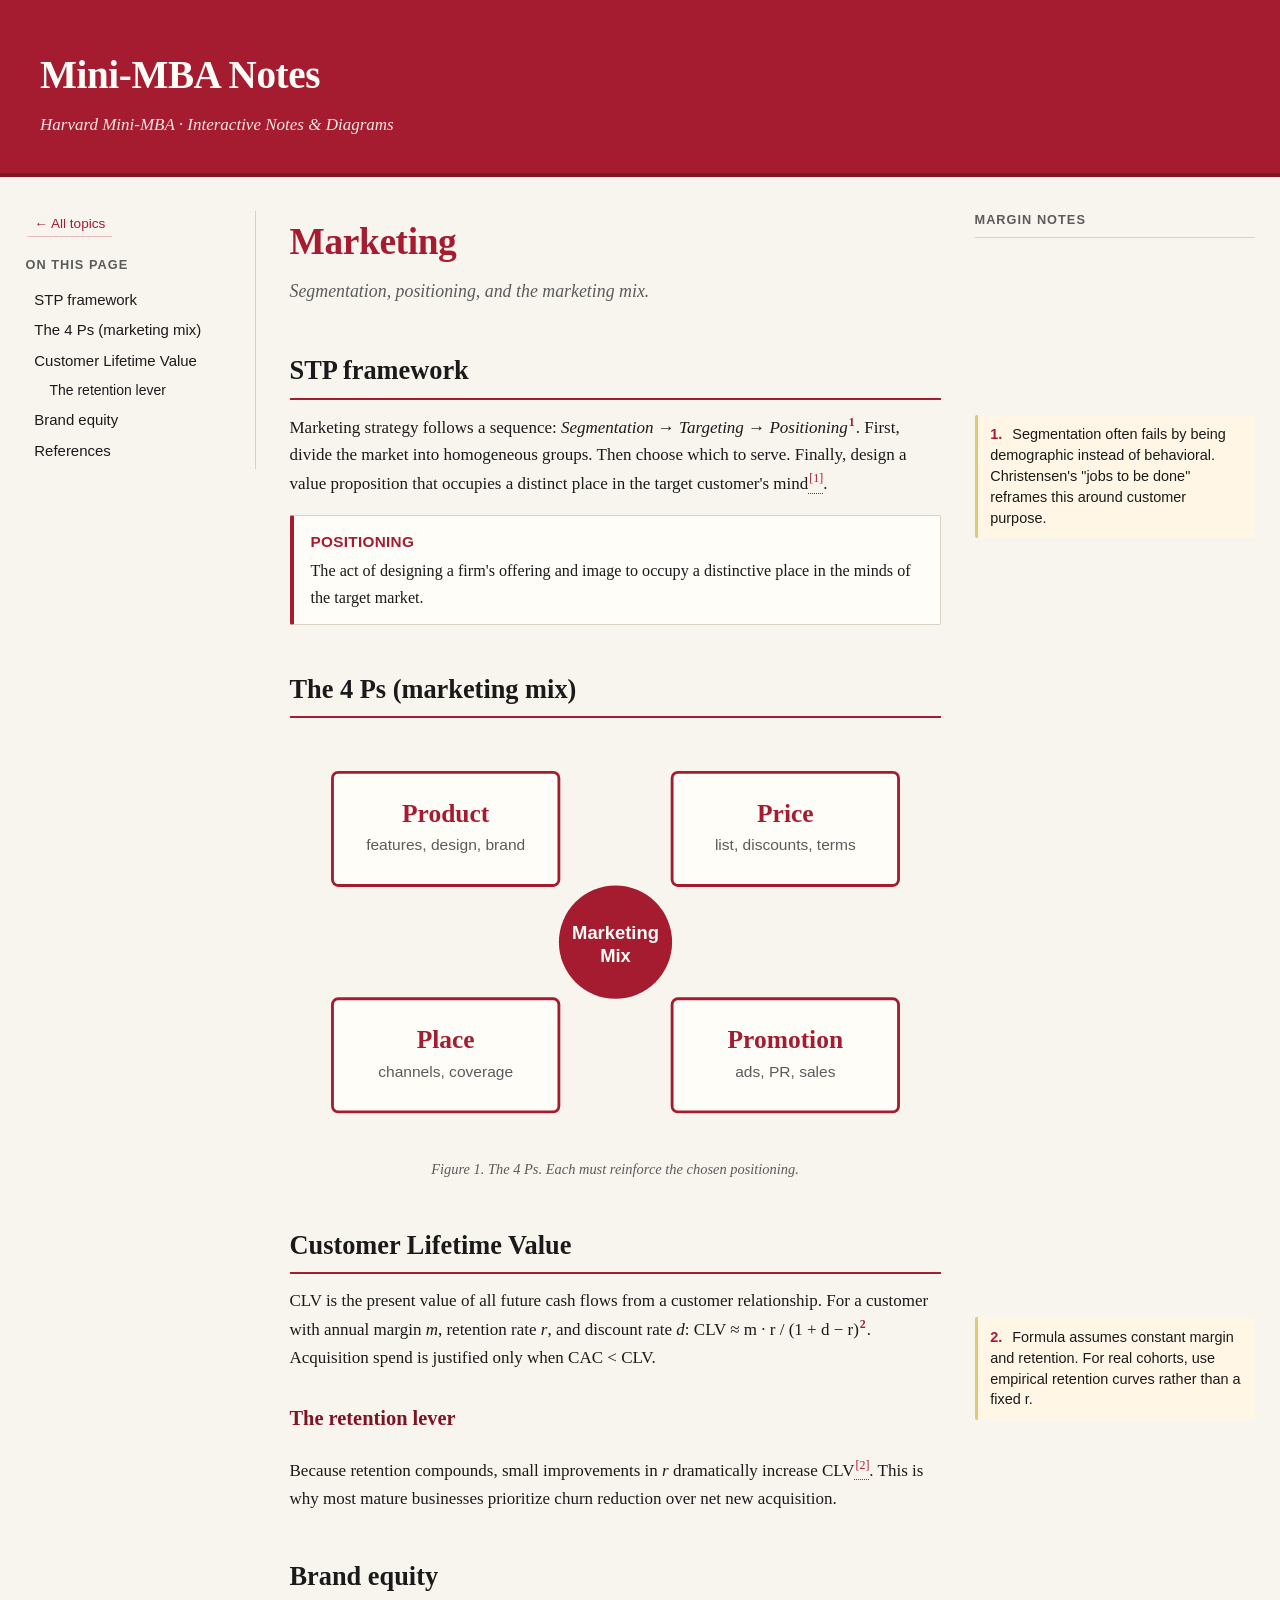
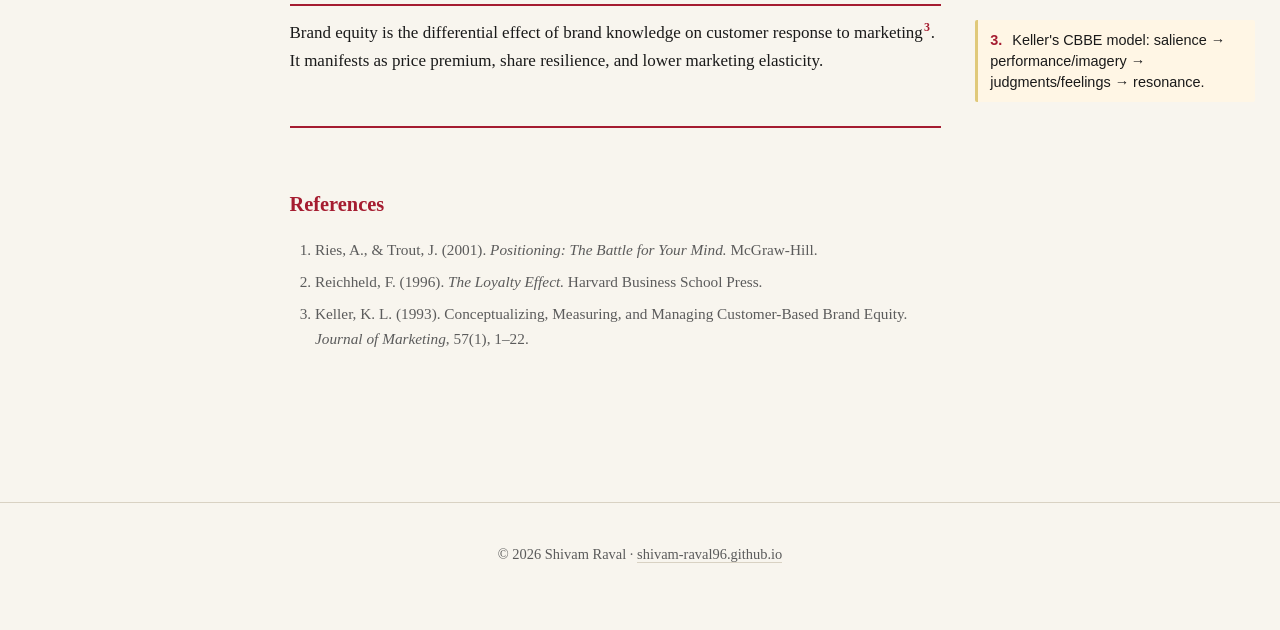
==== topics/marketing.html @ 450b0467 "Add Mini-MBA notes site with interactive features Static HTML/CSS/JS site, Harvard crimson theme. Fi" ====
<!DOCTYPE html>
<html lang="en">
<head>
  <meta charset="UTF-8" />
  <meta name="viewport" content="width=device-width, initial-scale=1.0" />
  <title>Marketing — Mini-MBA Notes</title>
  <link rel="stylesheet" href="../assets/style.css" />
</head>
<body>
  <header class="site-header">
    <div class="header-inner">
      <h1 class="site-title">Mini-MBA Notes</h1>
      <p class="site-tagline">Harvard Mini-MBA · Interactive Notes &amp; Diagrams</p>
    </div>
  </header>

  <div class="topic-page">
    <nav class="toc">
      <a href="../index.html" class="home-link">← All topics</a>
      <p class="toc-title">On this page</p>
      <ul id="toc-list"></ul>
    </nav>

    <article class="topic-content">
      <h1>Marketing</h1>
      <p class="subtitle">Segmentation, positioning, and the marketing mix.</p>

      <h2>STP framework</h2>
      <p>
        Marketing strategy follows a sequence: <em>Segmentation</em> →
        <em>Targeting</em> → <em>Positioning</em><sup class="comment-anchor" data-comment="c1">1</sup>.
        First, divide the market into homogeneous groups. Then choose which to serve.
        Finally, design a value proposition that occupies a distinct place in the
        target customer's mind<span class="ref" data-ref="r-ries"></span>.
      </p>

      <div class="term">
        <span class="term-name">Positioning</span>
        The act of designing a firm's offering and image to occupy a distinctive place
        in the minds of the target market.
      </div>

      <h2>The 4 Ps (marketing mix)</h2>

      <figure>
        <svg viewBox="0 0 460 280" role="img" aria-label="4 Ps diagram">
          <defs>
            <style>
              .p-box { fill:#FFFDF8; stroke:#A51C30; stroke-width:2; }
              .p-lab { font-family:'Iowan Old Style', serif; font-size:18px; fill:#A51C30; font-weight:700; text-anchor:middle; }
              .p-sub { font-family: sans-serif; font-size:11px; fill:#5B5B5B; text-anchor:middle; }
              .p-center { fill:#A51C30; }
              .p-centerlab { font-family: sans-serif; font-size:13px; font-weight:700; fill:#FFFDF8; text-anchor:middle; }
            </style>
          </defs>
          <circle class="p-center" cx="230" cy="140" r="40"/>
          <text class="p-centerlab" x="230" y="138">Marketing</text>
          <text class="p-centerlab" x="230" y="154">Mix</text>
          <rect class="p-box" x="30"  y="20"  width="160" height="80" rx="4"/>
          <text class="p-lab" x="110" y="55">Product</text>
          <text class="p-sub" x="110" y="75">features, design, brand</text>
          <rect class="p-box" x="270" y="20"  width="160" height="80" rx="4"/>
          <text class="p-lab" x="350" y="55">Price</text>
          <text class="p-sub" x="350" y="75">list, discounts, terms</text>
          <rect class="p-box" x="30"  y="180" width="160" height="80" rx="4"/>
          <text class="p-lab" x="110" y="215">Place</text>
          <text class="p-sub" x="110" y="235">channels, coverage</text>
          <rect class="p-box" x="270" y="180" width="160" height="80" rx="4"/>
          <text class="p-lab" x="350" y="215">Promotion</text>
          <text class="p-sub" x="350" y="235">ads, PR, sales</text>
        </svg>
        <figcaption>Figure 1. The 4 Ps. Each must reinforce the chosen positioning.</figcaption>
      </figure>

      <h2>Customer Lifetime Value</h2>
      <p>
        CLV is the present value of all future cash flows from a customer relationship.
        For a customer with annual margin <em>m</em>, retention rate <em>r</em>, and
        discount rate <em>d</em>: CLV ≈ m · r / (1 + d − r)<sup class="comment-anchor" data-comment="c2">2</sup>.
        Acquisition spend is justified only when CAC &lt; CLV.
      </p>

      <h3>The retention lever</h3>
      <p>
        Because retention compounds, small improvements in <em>r</em> dramatically
        increase CLV<span class="ref" data-ref="r-reichheld"></span>. This is why most
        mature businesses prioritize churn reduction over net new acquisition.
      </p>

      <h2>Brand equity</h2>
      <p>
        Brand equity is the differential effect of brand knowledge on customer
        response to marketing<sup class="comment-anchor" data-comment="c3">3</sup>.
        It manifests as price premium, share resilience, and lower marketing
        elasticity.
      </p>

      <section class="references">
        <h2>References</h2>
        <ol>
          <li id="r-ries">Ries, A., &amp; Trout, J. (2001). <em>Positioning: The Battle for Your Mind.</em> McGraw-Hill.</li>
          <li id="r-reichheld">Reichheld, F. (1996). <em>The Loyalty Effect.</em> Harvard Business School Press.</li>
          <li id="r-keller">Keller, K. L. (1993). Conceptualizing, Measuring, and Managing Customer-Based Brand Equity. <em>Journal of Marketing</em>, 57(1), 1–22.</li>
        </ol>
      </section>
    </article>

    <aside class="comments-col">
      <p class="comments-title">Margin notes</p>
      <div class="comment" data-for="c1">
        <span class="comment-num">1.</span>
        Segmentation often fails by being demographic instead of behavioral. Christensen's "jobs to be done" reframes this around customer purpose.
      </div>
      <div class="comment" data-for="c2">
        <span class="comment-num">2.</span>
        Formula assumes constant margin and retention. For real cohorts, use empirical retention curves rather than a fixed r.
      </div>
      <div class="comment" data-for="c3">
        <span class="comment-num">3.</span>
        Keller's CBBE model: salience → performance/imagery → judgments/feelings → resonance.
      </div>
    </aside>
  </div>

  <footer class="site-footer">
    <p>&copy; <span id="year"></span> Shivam Raval · <a href="https://shivam-raval96.github.io">shivam-raval96.github.io</a></p>
  </footer>

  <script src="../assets/script.js"></script>
  <script>document.getElementById('year').textContent = new Date().getFullYear();</script>
</body>
</html>
---- assets/style.css ----
/* ============================================================
   Mini-MBA Notes — Harvard Crimson theme
   Color tokens
   ============================================================ */
:root {
  --crimson: #A51C30;
  --crimson-dark: #7E1424;
  --crimson-light: #C8364A;
  --cream: #F8F5EE;
  --ivory: #FFFDF8;
  --ink: #1A1A1A;
  --muted: #5B5B5B;
  --rule: #D9D2C3;
  --comment-bg: #FFF6E5;
  --comment-border: #E0C97A;
  --tooltip-bg: #1A1A1A;
  --tooltip-fg: #FFFDF8;
  --serif: "Iowan Old Style", "Palatino Linotype", Palatino, "URW Palladio L", "Book Antiqua", Georgia, serif;
  --sans: -apple-system, BlinkMacSystemFont, "Segoe UI", Roboto, Helvetica, Arial, sans-serif;
}

* { box-sizing: border-box; }

html, body {
  margin: 0;
  padding: 0;
  background: var(--cream);
  color: var(--ink);
  font-family: var(--serif);
  font-size: 17px;
  line-height: 1.65;
  -webkit-font-smoothing: antialiased;
}

a {
  color: var(--crimson);
  text-decoration: none;
  border-bottom: 1px solid rgba(165, 28, 48, 0.25);
  transition: color 0.15s, border-color 0.15s;
}
a:hover {
  color: var(--crimson-dark);
  border-bottom-color: var(--crimson-dark);
}

/* ============================================================
   Site header / footer
   ============================================================ */
.site-header {
  background: var(--crimson);
  color: var(--ivory);
  padding: 2.5rem 1.5rem 2rem;
  border-bottom: 4px solid var(--crimson-dark);
}
.header-inner {
  max-width: 1200px;
  margin: 0 auto;
}
.site-title {
  font-family: var(--serif);
  font-size: 2.3rem;
  font-weight: 700;
  margin: 0 0 0.25rem;
  letter-spacing: -0.01em;
}
.site-tagline {
  margin: 0;
  font-style: italic;
  opacity: 0.9;
  font-size: 1rem;
}
.site-footer {
  margin-top: 4rem;
  padding: 1.5rem;
  text-align: center;
  font-size: 0.85rem;
  color: var(--muted);
  border-top: 1px solid var(--rule);
}
.site-footer a { color: var(--muted); border-bottom-color: var(--rule); }

/* ============================================================
   Home page
   ============================================================ */
.home-main {
  max-width: 900px;
  margin: 0 auto;
  padding: 2.5rem 1.5rem;
}
.intro p {
  font-size: 1.1rem;
  color: var(--ink);
}
.topic-grid h2 {
  font-size: 1.5rem;
  border-bottom: 2px solid var(--crimson);
  padding-bottom: 0.4rem;
  margin-top: 2.5rem;
}
.topics {
  list-style: none;
  padding: 0;
  margin: 1.5rem 0 0;
  display: grid;
  grid-template-columns: 1fr;
  gap: 0.75rem;
}
.topics li a {
  display: grid;
  grid-template-columns: 60px 1fr;
  grid-template-rows: auto auto;
  column-gap: 1rem;
  align-items: baseline;
  padding: 1rem 1.25rem;
  background: var(--ivory);
  border: 1px solid var(--rule);
  border-left: 4px solid var(--crimson);
  border-radius: 2px;
  color: var(--ink);
}
.topics li a:hover {
  background: #FFFFFF;
  border-left-color: var(--crimson-dark);
  transform: translateX(2px);
  transition: transform 0.15s;
}
.topic-num {
  font-family: var(--sans);
  font-size: 1.6rem;
  color: var(--crimson);
  font-weight: 600;
  grid-row: 1 / span 2;
}
.topic-name {
  font-size: 1.2rem;
  font-weight: 600;
}
.topic-desc {
  grid-column: 2;
  color: var(--muted);
  font-size: 0.95rem;
}

/* ============================================================
   Topic page layout
   3 columns: TOC | content | comments
   ============================================================ */
.topic-page {
  display: grid;
  grid-template-columns: 230px minmax(0, 1fr) 280px;
  gap: 2rem;
  max-width: 1300px;
  margin: 0 auto;
  padding: 2rem 1.5rem 4rem;
  align-items: start;
}

/* --- TOC --- */
.toc {
  position: sticky;
  top: 1.5rem;
  font-family: var(--sans);
  font-size: 0.88rem;
  max-height: calc(100vh - 3rem);
  overflow-y: auto;
  padding-right: 0.5rem;
  border-right: 1px solid var(--rule);
}
.toc-title {
  text-transform: uppercase;
  letter-spacing: 0.08em;
  font-size: 0.75rem;
  color: var(--muted);
  margin: 0 0 0.75rem;
  font-weight: 700;
}
.toc ul {
  list-style: none;
  padding: 0;
  margin: 0;
}
.toc li { margin: 0.35rem 0; }
.toc li.level-3 { padding-left: 0.9rem; font-size: 0.82rem; }
.toc a {
  color: var(--ink);
  border-bottom: none;
  display: block;
  padding: 0.15rem 0.4rem;
  border-left: 2px solid transparent;
  line-height: 1.3;
}
.toc a:hover { color: var(--crimson); }
.toc a.active {
  color: var(--crimson);
  border-left-color: var(--crimson);
  background: rgba(165, 28, 48, 0.05);
  font-weight: 600;
}
.toc .home-link {
  display: inline-block;
  margin-bottom: 1rem;
  font-size: 0.8rem;
  color: var(--crimson);
  border-bottom: 1px solid rgba(165, 28, 48, 0.25);
}

/* --- Article --- */
.topic-content {
  min-width: 0;
}
.topic-content h1 {
  font-size: 2.2rem;
  margin: 0 0 0.25rem;
  color: var(--crimson);
  letter-spacing: -0.01em;
}
.topic-content .subtitle {
  margin: 0 0 2rem;
  color: var(--muted);
  font-style: italic;
  font-size: 1.05rem;
}
.topic-content h2 {
  font-size: 1.55rem;
  margin-top: 2.5rem;
  margin-bottom: 0.75rem;
  padding-bottom: 0.3rem;
  border-bottom: 2px solid var(--crimson);
  scroll-margin-top: 1rem;
}
.topic-content h3 {
  font-size: 1.2rem;
  margin-top: 1.75rem;
  color: var(--crimson-dark);
  scroll-margin-top: 1rem;
}
.topic-content p {
  margin: 0.75rem 0;
}
.topic-content blockquote {
  border-left: 3px solid var(--crimson);
  margin: 1rem 0;
  padding: 0.25rem 1rem;
  background: var(--ivory);
  color: var(--ink);
  font-style: italic;
}

/* Terminology box */
.term {
  background: var(--ivory);
  border: 1px solid var(--rule);
  border-left: 4px solid var(--crimson);
  padding: 0.75rem 1rem;
  margin: 1rem 0;
  border-radius: 2px;
  font-size: 0.95rem;
}
.term .term-name {
  display: block;
  font-weight: 700;
  color: var(--crimson);
  font-family: var(--sans);
  font-size: 0.9rem;
  letter-spacing: 0.02em;
  text-transform: uppercase;
  margin-bottom: 0.25rem;
}

/* Figure / diagram */
figure {
  margin: 1.5rem 0;
  text-align: center;
}
figure svg {
  max-width: 100%;
  height: auto;
}
figcaption {
  font-size: 0.85rem;
  color: var(--muted);
  font-style: italic;
  margin-top: 0.5rem;
}

/* Tables */
table {
  border-collapse: collapse;
  width: 100%;
  margin: 1rem 0;
  font-size: 0.95rem;
}
th, td {
  text-align: left;
  padding: 0.5rem 0.75rem;
  border-bottom: 1px solid var(--rule);
}
thead th {
  background: var(--crimson);
  color: var(--ivory);
  font-family: var(--sans);
  font-size: 0.85rem;
  letter-spacing: 0.03em;
  text-transform: uppercase;
}

/* --- Superscripts: comment + reference --- */
sup.comment-anchor {
  color: var(--crimson);
  font-weight: 700;
  cursor: pointer;
  padding: 0 1px;
  font-size: 0.7em;
}
sup.comment-anchor:hover { color: var(--crimson-dark); }
sup.comment-anchor.active { background: var(--comment-bg); border-radius: 2px; }

.ref {
  color: var(--crimson);
  cursor: help;
  font-weight: 500;
  border-bottom: 1px dotted var(--crimson);
}
.ref sup {
  font-size: 0.7em;
  margin-left: 1px;
}

/* --- Comments column --- */
.comments-col {
  position: relative;
  font-family: var(--sans);
  font-size: 0.85rem;
  line-height: 1.45;
  min-height: 100px;
}
.comments-title {
  text-transform: uppercase;
  letter-spacing: 0.08em;
  font-size: 0.75rem;
  color: var(--muted);
  margin: 0 0 0.5rem;
  font-weight: 700;
  border-bottom: 1px solid var(--rule);
  padding-bottom: 0.4rem;
}
.comment {
  position: absolute;
  left: 0;
  right: 0;
  background: var(--comment-bg);
  border-left: 3px solid var(--comment-border);
  padding: 0.55rem 0.75rem;
  border-radius: 2px;
  transition: top 0.2s, box-shadow 0.15s, background 0.15s;
  color: var(--ink);
}
.comment .comment-num {
  font-weight: 700;
  color: var(--crimson);
  margin-right: 0.35rem;
}
.comment.highlight {
  background: #FFE8B0;
  box-shadow: 0 2px 6px rgba(0,0,0,0.08);
}

/* --- Tooltip for references --- */
.tooltip {
  position: absolute;
  background: var(--tooltip-bg);
  color: var(--tooltip-fg);
  padding: 0.5rem 0.75rem;
  border-radius: 4px;
  font-family: var(--sans);
  font-size: 0.82rem;
  max-width: 320px;
  z-index: 100;
  pointer-events: none;
  opacity: 0;
  transition: opacity 0.12s;
  line-height: 1.4;
  box-shadow: 0 4px 12px rgba(0,0,0,0.2);
}
.tooltip.visible { opacity: 1; }
.tooltip::after {
  content: "";
  position: absolute;
  bottom: -6px;
  left: 16px;
  border: 6px solid transparent;
  border-top-color: var(--tooltip-bg);
  border-bottom: 0;
}

/* --- References section --- */
.references {
  margin-top: 3rem;
  padding-top: 1rem;
  border-top: 2px solid var(--crimson);
  font-size: 0.9rem;
}
.references h2 {
  border: none;
  padding: 0;
  margin-bottom: 0.5rem;
  font-size: 1.2rem;
  color: var(--crimson);
}
.references ol {
  padding-left: 1.5rem;
  color: var(--muted);
}
.references li {
  margin: 0.4rem 0;
  scroll-margin-top: 1rem;
}
.references li.flash {
  animation: flash 1.4s ease-out;
}
@keyframes flash {
  0%   { background: #FFE8B0; }
  100% { background: transparent; }
}

/* ============================================================
   Responsive
   ============================================================ */
@media (max-width: 1100px) {
  .topic-page {
    grid-template-columns: 200px minmax(0, 1fr);
  }
  .comments-col {
    grid-column: 1 / -1;
    position: static;
    margin-top: 2rem;
    padding-top: 1rem;
    border-top: 1px solid var(--rule);
  }
  .comment {
    position: static;
    margin-bottom: 0.5rem;
  }
}
@media (max-width: 720px) {
  .topic-page {
    grid-template-columns: 1fr;
  }
  .toc {
    position: static;
    max-height: none;
    border-right: none;
    border-bottom: 1px solid var(--rule);
    padding-bottom: 1rem;
    margin-bottom: 1rem;
  }
  .site-title { font-size: 1.6rem; }
  .topic-content h1 { font-size: 1.7rem; }
}
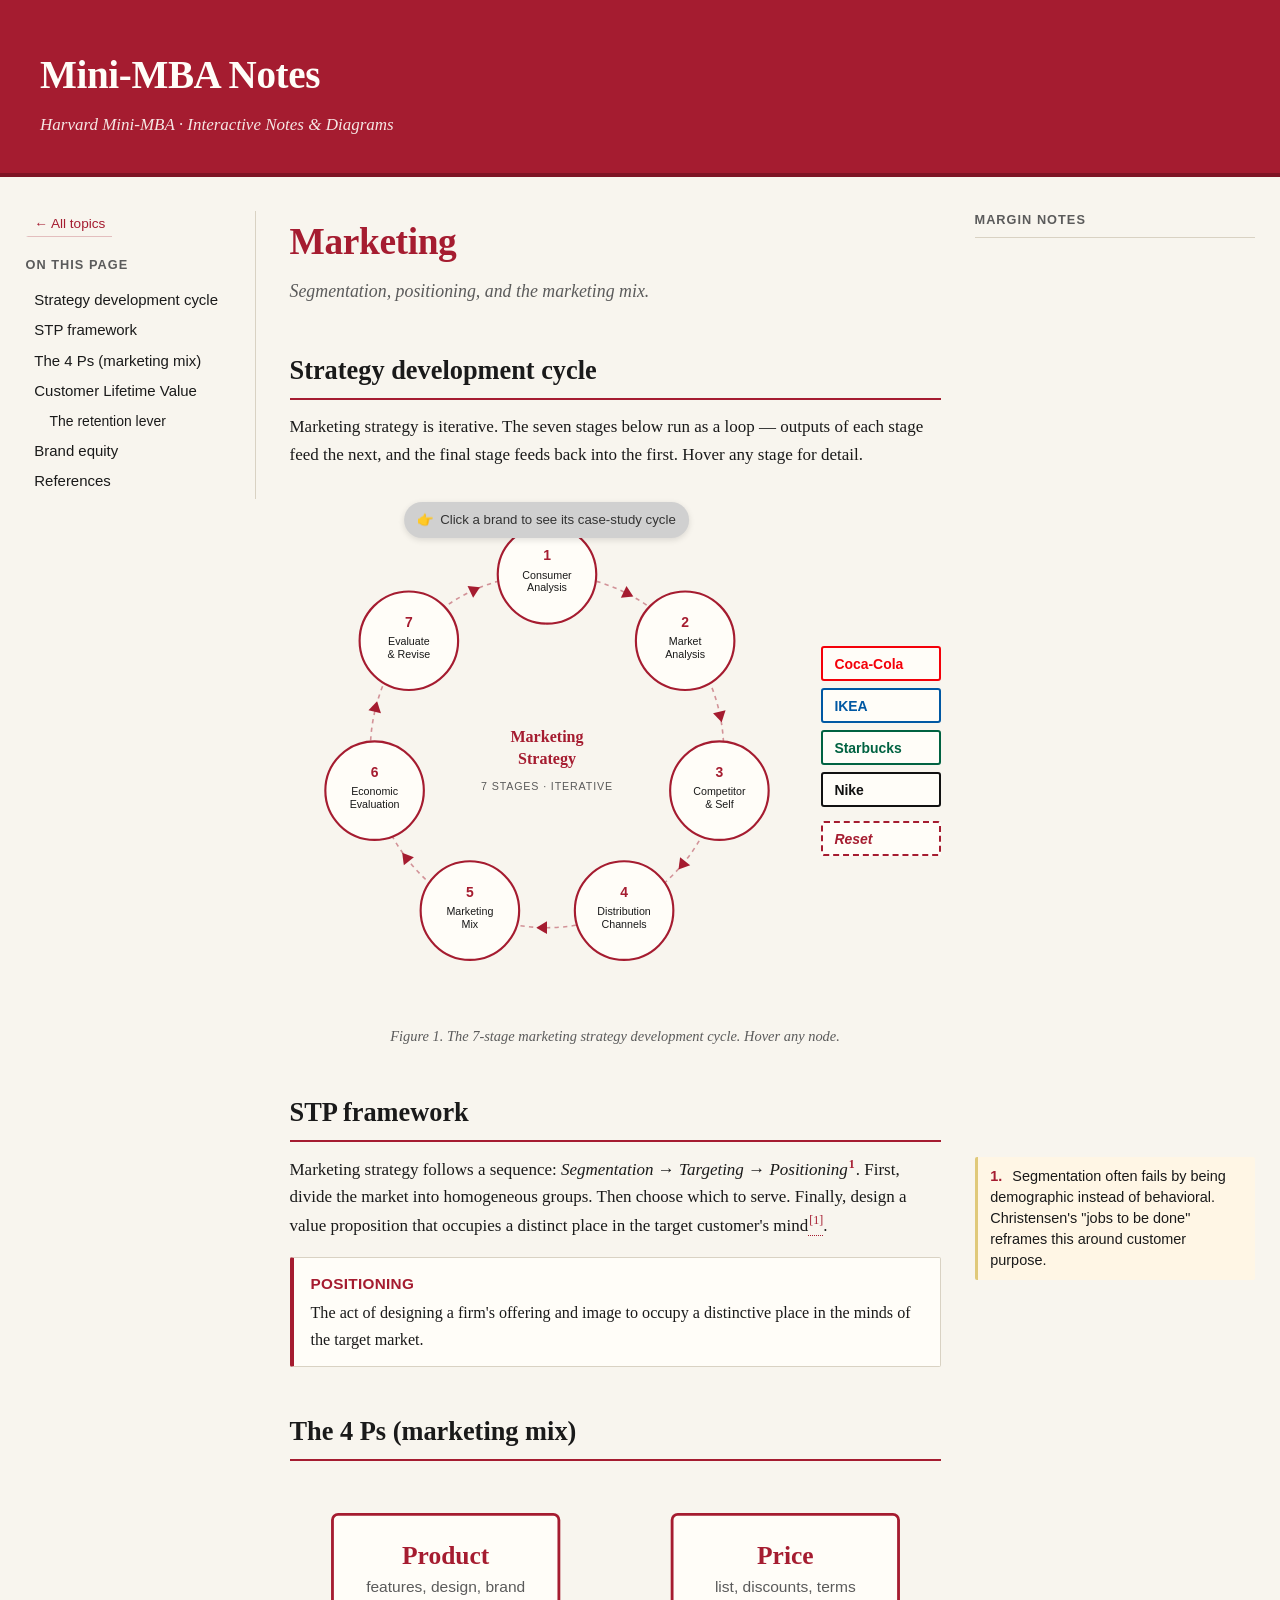
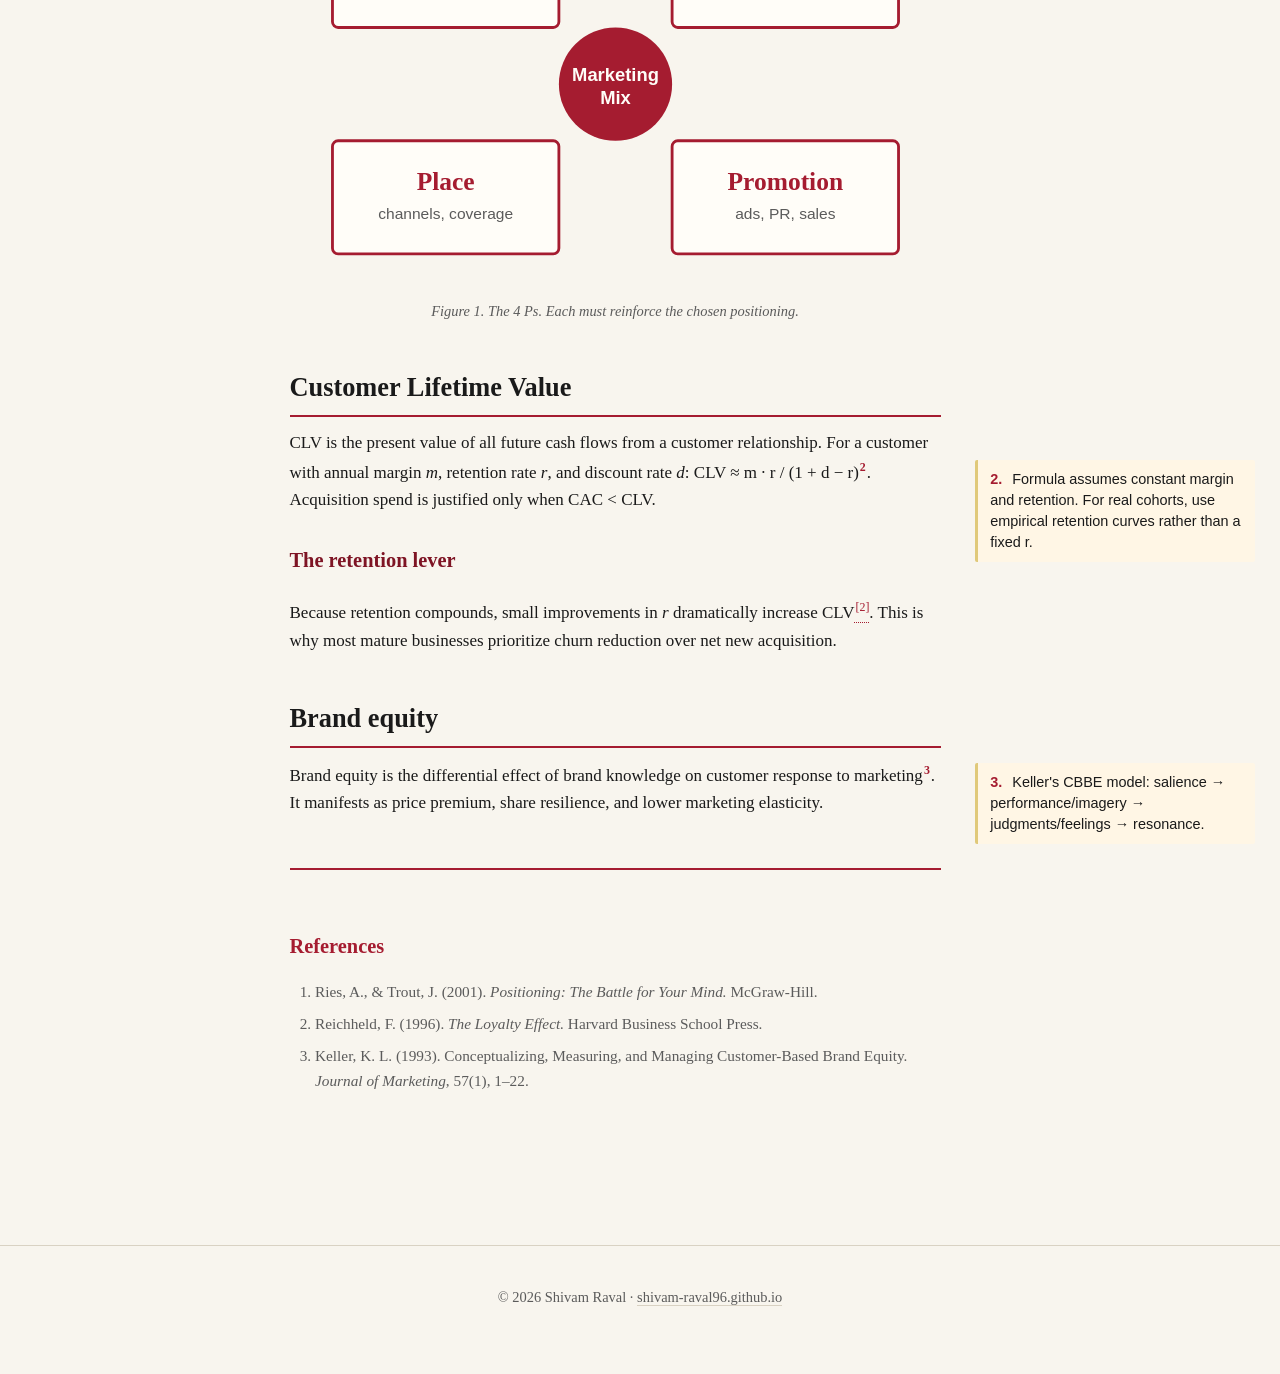
==== commit 0b5dbf88: "Add interactive 7-stage strategy cycle with brand case studies Marketing page now leads with an SVG " ====
--- a/topics/marketing.html
+++ b/topics/marketing.html
@@ -24,6 +24,98 @@
     <article class="topic-content">
       <h1>Marketing</h1>
       <p class="subtitle">Segmentation, positioning, and the marketing mix.</p>
+
+      <h2>Strategy development cycle</h2>
+      <p>
+        Marketing strategy is iterative. The seven stages below run as a loop —
+        outputs of each stage feed the next, and the final stage feeds back into
+        the first. Hover any stage for detail.
+      </p>
+
+      <figure class="stage-cycle" id="strategy-cycle">
+        <div class="case-buttons" aria-label="Case study selector">
+          <button class="case-btn"       data-case="cocacola"  style="--brand:#F40009">Coca-Cola</button>
+          <button class="case-btn"       data-case="ikea"      style="--brand:#0058A3">IKEA</button>
+          <button class="case-btn"       data-case="starbucks" style="--brand:#006241">Starbucks</button>
+          <button class="case-btn"       data-case="nike"      style="--brand:#111111">Nike</button>
+          <button class="case-btn reset" data-case="default"   style="--brand:#A51C30">Reset</button>
+        </div>
+        <div class="cycle-svg-wrap">
+          <div class="cycle-hint" aria-hidden="true">
+            <span class="cycle-hint-icon">👉</span><span>Click a brand to see its case-study cycle</span>
+          </div>
+        <svg viewBox="0 0 480 480" role="img" aria-label="7-stage marketing strategy cycle">
+          <!-- dashed cycle path through node centers -->
+          <circle class="cycle-path" cx="240" cy="240" r="165" fill="none" stroke="#A51C30" stroke-width="1.5" stroke-dasharray="4 4" opacity="0.45"/>
+
+          <!-- center label -->
+          <text id="cycle-line1" class="cycle-center" x="240" y="232" fill="#A51C30" text-anchor="middle" font-family="Iowan Old Style, Palatino, serif" font-size="15" font-weight="700">Marketing</text>
+          <text id="cycle-line2" class="cycle-center" x="240" y="252" fill="#A51C30" text-anchor="middle" font-family="Iowan Old Style, Palatino, serif" font-size="15" font-weight="700">Strategy</text>
+          <text id="cycle-sub" class="cycle-center-sub" x="240" y="276" fill="#5B5B5B" text-anchor="middle" font-family="sans-serif" font-size="10" letter-spacing="0.8">7 STAGES · ITERATIVE</text>
+
+          <!-- Stage 1: Consumer Analysis (top, -90°) -->
+          <g class="stage-node" data-tooltip="Identify customer needs, segments, and buying behavior. Foundation for every downstream choice — get this wrong and the rest of the cycle compounds the error.">
+            <circle class="stage-bg" cx="240" cy="75" r="46" fill="#FFFDF8" stroke="#A51C30" stroke-width="2"/>
+            <text class="stage-num"   x="240" y="62" fill="#A51C30" text-anchor="middle" font-family="sans-serif" font-size="13" font-weight="700">1</text>
+            <text class="stage-label" x="240" y="79" fill="#1A1A1A" text-anchor="middle" font-family="sans-serif" font-size="10"><tspan x="240" dy="0">Consumer</tspan><tspan x="240" dy="12">Analysis</tspan></text>
+          </g>
+
+          <!-- Stage 2: Market Analysis -->
+          <g class="stage-node" data-tooltip="Size the market, map growth and trends, scan regulatory and macroeconomic context. Defines the playing field.">
+            <circle class="stage-bg" cx="369" cy="137" r="46" fill="#FFFDF8" stroke="#A51C30" stroke-width="2"/>
+            <text class="stage-num"   x="369" y="124" fill="#A51C30" text-anchor="middle" font-family="sans-serif" font-size="13" font-weight="700">2</text>
+            <text class="stage-label" x="369" y="141" fill="#1A1A1A" text-anchor="middle" font-family="sans-serif" font-size="10"><tspan x="369" dy="0">Market</tspan><tspan x="369" dy="12">Analysis</tspan></text>
+          </g>
+
+          <!-- Stage 3: Competitor & Self -->
+          <g class="stage-node" data-tooltip="Honest review of competitors' positions and your own strengths, weaknesses, and capabilities. Where can you win? Where are you exposed?">
+            <circle class="stage-bg" cx="401" cy="277" r="46" fill="#FFFDF8" stroke="#A51C30" stroke-width="2"/>
+            <text class="stage-num"   x="401" y="264" fill="#A51C30" text-anchor="middle" font-family="sans-serif" font-size="13" font-weight="700">3</text>
+            <text class="stage-label" x="401" y="281" fill="#1A1A1A" text-anchor="middle" font-family="sans-serif" font-size="10"><tspan x="401" dy="0">Competitor</tspan><tspan x="401" dy="12">&amp; Self</tspan></text>
+          </g>
+
+          <!-- Stage 4: Distribution -->
+          <g class="stage-node" data-tooltip="Choose routes to market — direct, retail, digital, partner — balancing coverage, control, margin, and customer experience.">
+            <circle class="stage-bg" cx="312" cy="389" r="46" fill="#FFFDF8" stroke="#A51C30" stroke-width="2"/>
+            <text class="stage-num"   x="312" y="376" fill="#A51C30" text-anchor="middle" font-family="sans-serif" font-size="13" font-weight="700">4</text>
+            <text class="stage-label" x="312" y="393" fill="#1A1A1A" text-anchor="middle" font-family="sans-serif" font-size="10"><tspan x="312" dy="0">Distribution</tspan><tspan x="312" dy="12">Channels</tspan></text>
+          </g>
+
+          <!-- Stage 5: Marketing Mix -->
+          <g class="stage-node" data-tooltip="Design the 4 Ps — product, price, place, promotion — so they reinforce a single coherent positioning. This is where strategy becomes action.">
+            <circle class="stage-bg" cx="168" cy="389" r="46" fill="#FFFDF8" stroke="#A51C30" stroke-width="2"/>
+            <text class="stage-num"   x="168" y="376" fill="#A51C30" text-anchor="middle" font-family="sans-serif" font-size="13" font-weight="700">5</text>
+            <text class="stage-label" x="168" y="393" fill="#1A1A1A" text-anchor="middle" font-family="sans-serif" font-size="10"><tspan x="168" dy="0">Marketing</tspan><tspan x="168" dy="12">Mix</tspan></text>
+          </g>
+
+          <!-- Stage 6: Economic Evaluation -->
+          <g class="stage-node" data-tooltip="Forecast revenue, cost, margin, ROI, and payback. Stress-test the assumptions before committing capital and people.">
+            <circle class="stage-bg" cx="79"  cy="277" r="46" fill="#FFFDF8" stroke="#A51C30" stroke-width="2"/>
+            <text class="stage-num"   x="79"  y="264" fill="#A51C30" text-anchor="middle" font-family="sans-serif" font-size="13" font-weight="700">6</text>
+            <text class="stage-label" x="79"  y="281" fill="#1A1A1A" text-anchor="middle" font-family="sans-serif" font-size="10"><tspan x="79" dy="0">Economic</tspan><tspan x="79" dy="12">Evaluation</tspan></text>
+          </g>
+
+          <!-- Stage 7: Evaluate & Revise -->
+          <g class="stage-node" data-tooltip="Measure outcomes against targets, learn, and iterate. Strategy is a loop, not a line — feeds back into Stage 1.">
+            <circle class="stage-bg" cx="111" cy="137" r="46" fill="#FFFDF8" stroke="#A51C30" stroke-width="2"/>
+            <text class="stage-num"   x="111" y="124" fill="#A51C30" text-anchor="middle" font-family="sans-serif" font-size="13" font-weight="700">7</text>
+            <text class="stage-label" x="111" y="141" fill="#1A1A1A" text-anchor="middle" font-family="sans-serif" font-size="10"><tspan x="111" dy="0">Evaluate</tspan><tspan x="111" dy="12">&amp; Revise</tspan></text>
+          </g>
+
+          <!-- clockwise arrow markers between stages -->
+          <g fill="#A51C30">
+            <polygon class="cycle-arrow" points="0,-6 10,0 0,6" transform="translate(311.6,91.4) rotate(25.71)"/>
+            <polygon class="cycle-arrow" points="0,-6 10,0 0,6" transform="translate(400.9,203.3) rotate(77.14)"/>
+            <polygon class="cycle-arrow" points="0,-6 10,0 0,6" transform="translate(369.0,342.9) rotate(128.57)"/>
+            <polygon class="cycle-arrow" points="0,-6 10,0 0,6" transform="translate(240,405) rotate(180)"/>
+            <polygon class="cycle-arrow" points="0,-6 10,0 0,6" transform="translate(111.0,342.9) rotate(231.43)"/>
+            <polygon class="cycle-arrow" points="0,-6 10,0 0,6" transform="translate(79.1,203.3) rotate(282.86)"/>
+            <polygon class="cycle-arrow" points="0,-6 10,0 0,6" transform="translate(168.4,91.4) rotate(334.29)"/>
+          </g>
+        </svg>
+        </div>
+        <figcaption>Figure 1. The 7-stage marketing strategy development cycle. Hover any node.</figcaption>
+      </figure>
 
       <h2>STP framework</h2>
       <p>
@@ -128,5 +220,162 @@
 
   <script src="../assets/script.js"></script>
   <script>document.getElementById('year').textContent = new Date().getFullYear();</script>
+
+  <!-- ===== Case-study switcher for the 7-stage cycle =====
+       Edit caseStudies below to add or modify cases. Each case has:
+         color  — accent color applied to SVG (match brand logo)
+         stages — array of 7 tooltip strings, one per stage in order
+  -->
+  <script>
+  (function () {
+    const defaultStages = Array.from(
+      document.querySelectorAll('#strategy-cycle g.stage-node')
+    ).map(g => g.dataset.tooltip);
+
+    const caseStudies = {
+      default: {
+        color: '#A51C30',
+        tint:  '#FFFDF8',
+        name:  'Marketing',
+        sub:   'Strategy',
+        subline: '7 STAGES · ITERATIVE',
+        stages: defaultStages
+      },
+      cocacola: {
+        color: '#F40009',
+        tint:  '#FDE4E5',
+        name:  'Coca-Cola',
+        sub:   'Beverages',
+        subline: 'CASE STUDY · CONSUMER GOODS',
+        stages: [
+          "Mass-market, all demographics. Coca-Cola targets the universal 'moment of refreshment' — emotional more than functional. Research focuses on occasions and feelings, not features.",
+          "Global non-alcoholic beverage market (~$1T). Mature in developed economies, growth in emerging markets. Headwinds: sugar regulation, health trends, water scarcity.",
+          "vs PepsiCo, local colas, water, juices, energy drinks. Moat: #1 brand recognition globally, distribution density, and the secret-formula mystique.",
+          "Bottlers + retailers + vending + food service. ~24M outlets worldwide. Distribution density IS the competitive advantage — 'within arm's reach of desire.'",
+          "Product: classic + diet + zero + flavors. Price: penny-profit, mass volume. Place: ubiquitous. Promotion: emotional storytelling (Share a Coke, Holidays Are Coming).",
+          "Operating margin ~30%, ROE ~40%. Capital-light franchise model (bottlers hold capex). KPIs: unit case volume, share of stomach, brand value.",
+          "Smaller pack sizes for affordability. Reformulation in sugar-tax markets. Acquisitions in still beverages (Costa, BodyArmor). Continuous flavor A/B testing."
+        ]
+      },
+      ikea: {
+        color: '#0058A3',
+        tint:  '#DDEBF7',
+        name:  'IKEA',
+        sub:   'Home Furnishings',
+        subline: 'CASE STUDY · RETAIL',
+        stages: [
+          "Young, value-conscious, design-aware households. The 'many people with thin wallets' philosophy. Customers trade their assembly time for a lower price.",
+          "Global home furnishings ~$700B, highly fragmented and mostly local. Tailwinds: urban density, smaller apartments, e-commerce acceleration post-2020.",
+          "vs local furniture retailers, Wayfair, Amazon. Self: vertical integration, Scandinavian design language, flat-pack logistics, destination big-box stores.",
+          "300K-sqft destination stores + growing city-format stores + click-and-collect + full e-commerce. Self-service warehouse model anchors the cost structure.",
+          "Product: democratic design. Price: low, posted upfront. Place: experiential stores with restaurant, childcare, café. Promotion: catalog (now digital), room-set inspiration.",
+          "Gross margin ~40%, sales ~€45B. KPIs: footfall, conversion, basket size, return rate. Logistics cost as % of sales watched closely.",
+          "Pivot to smaller urban formats. Online sales target 30%+. Assembly via TaskRabbit. Buyback / circular-economy programs. Loyalty (IKEA Family) for data."
+        ]
+      },
+      starbucks: {
+        color: '#006241',
+        tint:  '#DDEEE7',
+        name:  'Starbucks',
+        sub:   'Specialty Coffee',
+        subline: 'CASE STUDY · SERVICES',
+        stages: [
+          "Affluent urban professionals, daily coffee ritual. The 'third place' between home and work. Rewards membership reveals deep behavioral data per customer.",
+          "Global specialty coffee ~$100B, premiumization trend. Competitive pressure from local cafés, fast-food (McCafé), and at-home brewing (Nespresso, Keurig).",
+          "vs Dunkin', Costa, Tim Hortons, local cafés. Self: premium brand, store density, mobile order app, ~30M active Rewards members.",
+          "~38K stores globally (company-owned + licensed). Mobile order & pay drives ~30% of US transactions. Grocery channel for packaged coffee and ready-to-drink.",
+          "Product: signature drinks + seasonal (PSL). Price: premium, anchored by experience. Place: third place + drive-thru. Promotion: minimal traditional ads, heavy Rewards/seasonal pushes.",
+          "Operating margin ~15%, AUV ~$1.5M per store. KPIs: same-store sales, ticket size, Rewards growth, mobile order share, throughput.",
+          "Reinventing for drive-thru and mobile-first. Closing underperforming stores. Pickup-format pilots. Sustainability targets reshape supply chain."
+        ]
+      },
+      nike: {
+        color: '#111111',
+        tint:  '#E8E8E8',
+        name:  'Nike',
+        sub:   'Athletic Apparel',
+        subline: 'CASE STUDY · APPAREL',
+        stages: [
+          "Athletes, broadly defined ('If you have a body, you are an athlete'). Segmented by sport, gender, performance vs lifestyle, and direct fan communities.",
+          "Global athletic apparel ~$400B. Tailwinds: sneaker culture, athleisure, women's sport investment, emerging markets. Pressure: sustainability and labor scrutiny.",
+          "vs Adidas, Puma, Lululemon, On, Hoka. Self: brand authority, athlete partnerships, innovation pipeline (Air, Flyknit), and a growing data layer via Nike app.",
+          "Aggressive shift to DTC: Nike.com, Nike app, owned stores. Wholesale narrowed to selective retailers. Exited undifferentiated channels (Amazon, off-price).",
+          "Product: performance + lifestyle hero franchises. Price: premium, tiered. Place: DTC-first. Promotion: athlete storytelling, cultural moments, 'Just Do It.'",
+          "Gross margin ~45%; DTC accretive. KPIs: DTC %, app downloads, full-price sell-through, inventory turn, membership growth.",
+          "Consumer Direct Offense → Acceleration. Over-rotated on cutting wholesale; recent correction: reinvesting in select wholesale and store experience."
+        ]
+      }
+    };
+
+    const figure = document.getElementById('strategy-cycle');
+    const buttons = figure.querySelectorAll('.case-btn');
+
+    function hexToRgba(hex, alpha) {
+      const h = hex.replace('#', '');
+      const r = parseInt(h.substring(0,2), 16);
+      const g = parseInt(h.substring(2,4), 16);
+      const b = parseInt(h.substring(4,6), 16);
+      return `rgba(${r}, ${g}, ${b}, ${alpha})`;
+    }
+
+    function applyCase(id) {
+      const cs = caseStudies[id] || caseStudies.default;
+      const color = cs.color;
+      const isCase = id !== 'default';
+      const tintFill = cs.tint || '#FFFDF8';
+
+      // Drive all SVG visuals via CSS variables on the figure (CSS rules read these).
+      figure.style.setProperty('--cycle-accent', color);
+      figure.style.setProperty('--cycle-tint', isCase ? tintFill : '#FFFDF8');
+      figure.style.setProperty('--stage-label-color', isCase ? color : '#1A1A1A');
+      figure.style.setProperty('--stage-stroke-width', '2');
+      figure.style.setProperty('--cycle-path-dash', isCase ? '0' : '4 4');
+      figure.style.setProperty('--cycle-path-width', '1.5');
+      figure.style.setProperty('--cycle-path-opacity', isCase ? '0.75' : '0.45');
+
+      // Center text swap.
+      const line1 = figure.querySelector('#cycle-line1');
+      const line2 = figure.querySelector('#cycle-line2');
+      const sub   = figure.querySelector('#cycle-sub');
+      if (line1) line1.textContent = cs.name || 'Marketing';
+      if (line2) line2.textContent = cs.sub  || 'Strategy';
+      if (sub)   sub.textContent   = cs.subline || '7 STAGES · ITERATIVE';
+
+      figure.classList.toggle('case-active', isCase);
+
+      // Swap tooltips per stage.
+      figure.querySelectorAll('g.stage-node').forEach((g, i) => {
+        if (cs.stages[i]) g.dataset.tooltip = cs.stages[i];
+      });
+
+      // Tooltip element tint per case.
+      const tooltipEl = document.querySelector('.tooltip');
+      if (tooltipEl) {
+        if (isCase) {
+          tooltipEl.style.setProperty('--tooltip-bg', hexToRgba(color, 0.12));
+          tooltipEl.style.setProperty('--tooltip-border', color);
+        } else {
+          tooltipEl.style.removeProperty('--tooltip-bg');
+          tooltipEl.style.removeProperty('--tooltip-border');
+        }
+      }
+
+      // Toggle active button.
+      buttons.forEach(b => b.classList.toggle('active', b.dataset.case === id));
+    }
+
+    buttons.forEach(b => {
+      b.addEventListener('click', () => {
+        applyCase(b.dataset.case);
+        figure.classList.add('hint-hidden');
+      });
+    });
+
+    // Re-show hint when mouse leaves the figure.
+    figure.addEventListener('mouseleave', () => {
+      figure.classList.remove('hint-hidden');
+    });
+  })();
+  </script>
 </body>
 </html>
--- a/assets/style.css
+++ b/assets/style.css
@@ -13,8 +13,8 @@
   --rule: #D9D2C3;
   --comment-bg: #FFF6E5;
   --comment-border: #E0C97A;
-  --tooltip-bg: #1A1A1A;
-  --tooltip-fg: #FFFDF8;
+  --tooltip-bg: #FFFFFF;
+  --tooltip-border: #000000;
   --serif: "Iowan Old Style", "Palatino Linotype", Palatino, "URW Palladio L", "Book Antiqua", Georgia, serif;
   --sans: -apple-system, BlinkMacSystemFont, "Segoe UI", Roboto, Helvetica, Arial, sans-serif;
 }
@@ -365,11 +365,12 @@
   box-shadow: 0 2px 6px rgba(0,0,0,0.08);
 }
 
-/* --- Tooltip for references --- */
+/* --- Tooltip for references and stages --- */
 .tooltip {
   position: absolute;
-  background: var(--tooltip-bg);
-  color: var(--tooltip-fg);
+  background: var(--tooltip-bg, #FFFFFF);
+  color: var(--ink);
+  border: 1.5px solid var(--tooltip-border, #000000);
   padding: 0.5rem 0.75rem;
   border-radius: 4px;
   font-family: var(--sans);
@@ -380,16 +381,16 @@
   opacity: 0;
   transition: opacity 0.12s;
   line-height: 1.4;
-  box-shadow: 0 4px 12px rgba(0,0,0,0.2);
+  box-shadow: 0 4px 12px rgba(0,0,0,0.15);
 }
 .tooltip.visible { opacity: 1; }
 .tooltip::after {
   content: "";
   position: absolute;
-  bottom: -6px;
+  bottom: -7px;
   left: 16px;
-  border: 6px solid transparent;
-  border-top-color: var(--tooltip-bg);
+  border: 7px solid transparent;
+  border-top-color: var(--tooltip-border, #000000);
   border-bottom: 0;
 }
 
@@ -422,6 +423,172 @@
   0%   { background: #FFE8B0; }
   100% { background: transparent; }
 }
+
+/* ============================================================
+   Interactive stage cycle (e.g., 7-stage marketing cycle)
+   ============================================================ */
+.stage-cycle {
+  margin: 1.5rem auto;
+  max-width: 700px;
+  display: grid;
+  grid-template-columns: 1fr auto;
+  grid-template-areas:
+    "svg btns"
+    "cap cap";
+  gap: 0.5rem 1rem;
+  align-items: center;
+  position: relative;
+  --cycle-accent: var(--crimson);
+}
+
+/* Always-on hint badge (hides after click, returns on mouse re-entry) */
+.cycle-svg-wrap {
+  grid-area: svg;
+  position: relative;
+}
+.cycle-hint {
+  position: absolute;
+  top: 8px;
+  left: 50%;
+  transform: translateX(-50%);
+  background: #D0D0D0;
+  color: #333333;
+  padding: 0.4rem 0.8rem;
+  border-radius: 999px;
+  font-family: var(--sans);
+  font-size: 0.78rem;
+  font-weight: 500;
+  white-space: nowrap;
+  opacity: 1;
+  pointer-events: none;
+  transition: opacity 0.25s ease;
+  z-index: 5;
+  box-shadow: 0 2px 6px rgba(0,0,0,0.12);
+}
+.cycle-hint-icon {
+  display: inline-block;
+  margin-right: 0.35rem;
+  animation: hint-bounce 1.2s ease-in-out infinite;
+}
+@keyframes hint-bounce {
+  0%, 100% { transform: translateX(0); }
+  50%      { transform: translateX(4px); }
+}
+.stage-cycle.hint-hidden .cycle-hint {
+  opacity: 0;
+}
+.stage-cycle svg { width: 100%; height: auto; display: block; grid-area: svg; }
+.stage-cycle figcaption { grid-area: cap; }
+
+/* Case-study buttons */
+.case-buttons {
+  grid-area: btns;
+  display: flex;
+  flex-direction: column;
+  gap: 0.4rem;
+  min-width: 120px;
+}
+.case-btn {
+  --brand: #5B5B5B;
+  padding: 0.45rem 0.7rem;
+  font-family: var(--sans);
+  font-size: 0.82rem;
+  font-weight: 600;
+  border: 2px solid var(--brand);
+  background: var(--ivory);
+  color: var(--brand);
+  border-radius: 3px;
+  cursor: pointer;
+  transition: background 0.15s, color 0.15s, transform 0.1s;
+  text-align: left;
+  white-space: nowrap;
+}
+.case-btn:hover { background: var(--brand); color: var(--ivory); }
+.case-btn.active {
+  background: var(--brand);
+  color: var(--ivory);
+  box-shadow: 0 0 0 2px var(--ivory), 0 0 0 4px var(--brand);
+}
+.case-btn.reset {
+  font-style: italic;
+  margin-top: 0.4rem;
+  border-style: dashed;
+}
+.stage-cycle .cycle-path {
+  fill: none;
+  stroke: var(--cycle-accent, var(--crimson));
+  stroke-width: var(--cycle-path-width, 1.5);
+  stroke-dasharray: var(--cycle-path-dash, 4 4);
+  opacity: var(--cycle-path-opacity, 0.45);
+}
+.stage-cycle .cycle-arrow {
+  fill: var(--cycle-accent, var(--crimson));
+}
+.stage-cycle .cycle-center {
+  font-family: var(--serif);
+  font-size: 15px;
+  font-weight: 700;
+  fill: var(--cycle-accent, var(--crimson));
+  text-anchor: middle;
+}
+.stage-cycle .cycle-center-sub {
+  font-family: sans-serif;
+  font-size: 10px;
+  letter-spacing: 0.08em;
+  text-transform: uppercase;
+  fill: var(--muted);
+  text-anchor: middle;
+}
+.stage-node { cursor: help; }
+.stage-node .stage-bg {
+  fill: var(--cycle-tint, var(--ivory));
+  stroke: var(--cycle-accent, var(--crimson));
+  stroke-width: var(--stage-stroke-width, 2);
+  transition: fill 0.4s ease, stroke 0.4s ease, stroke-width 0.4s ease, r 0.15s;
+}
+.stage-cycle .cycle-path,
+.stage-cycle .cycle-arrow,
+.stage-cycle .cycle-center,
+.stage-cycle .stage-num,
+.stage-cycle .stage-label,
+.stage-cycle .stage-bg {
+  transition: fill 0.4s ease, stroke 0.4s ease, stroke-dasharray 0.4s ease,
+              stroke-width 0.4s ease, opacity 0.4s ease;
+}
+.stage-cycle.case-active .stage-num {
+  font-size: 14px;
+  font-weight: 800;
+}
+.stage-cycle.case-active .stage-label {
+  font-weight: 600;
+}
+.stage-cycle.case-active .cycle-center {
+  font-size: 17px;
+}
+.stage-node:hover .stage-bg {
+  fill: var(--cycle-accent, var(--crimson));
+  fill-opacity: 1;
+  stroke: var(--cycle-accent, var(--crimson));
+}
+.stage-node .stage-num {
+  font-family: sans-serif;
+  font-size: 13px;
+  font-weight: 700;
+  fill: var(--cycle-accent, var(--crimson));
+  text-anchor: middle;
+  pointer-events: none;
+  transition: fill 0.15s;
+}
+.stage-node:hover .stage-num { fill: var(--ivory); }
+.stage-node .stage-label {
+  font-family: sans-serif;
+  font-size: 10px;
+  fill: var(--stage-label-color, var(--ink));
+  text-anchor: middle;
+  pointer-events: none;
+  transition: fill 0.15s;
+}
+.stage-node:hover .stage-label { fill: var(--ivory); }
 
 /* ============================================================
    Responsive
